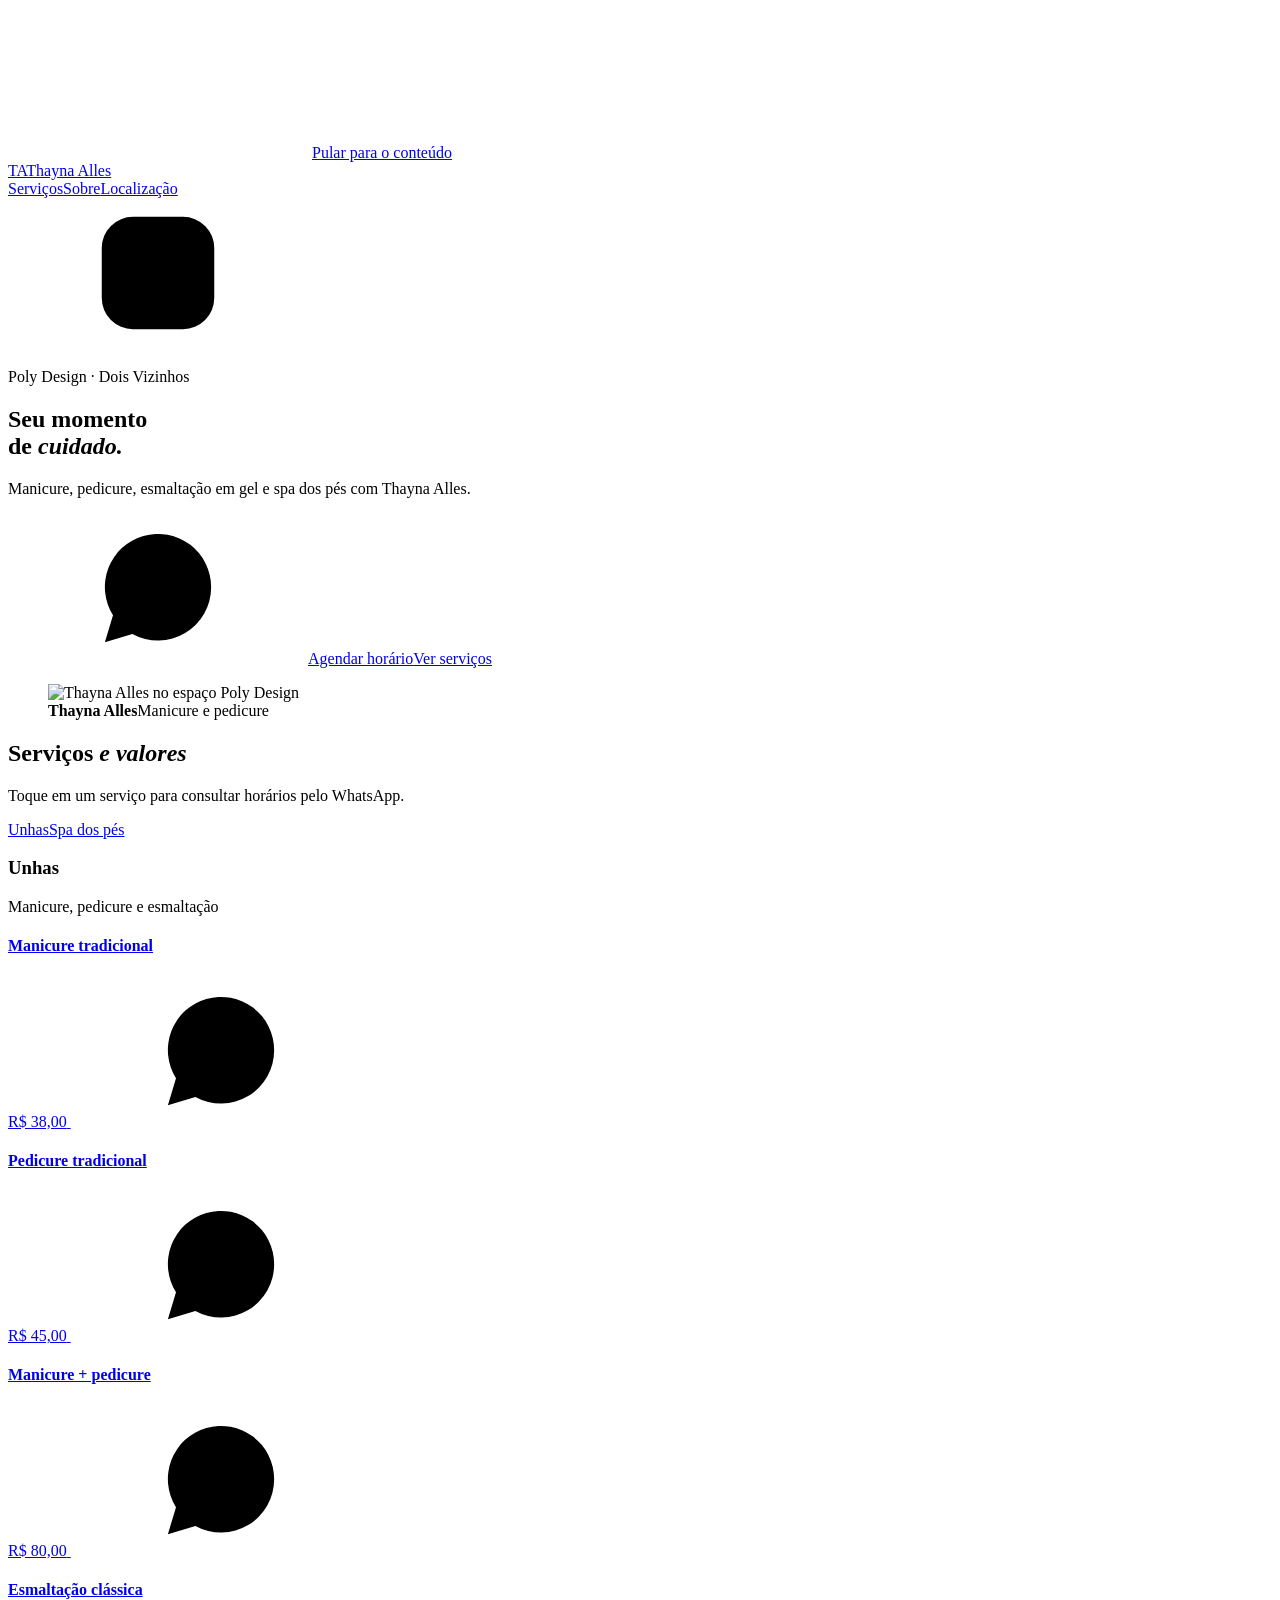
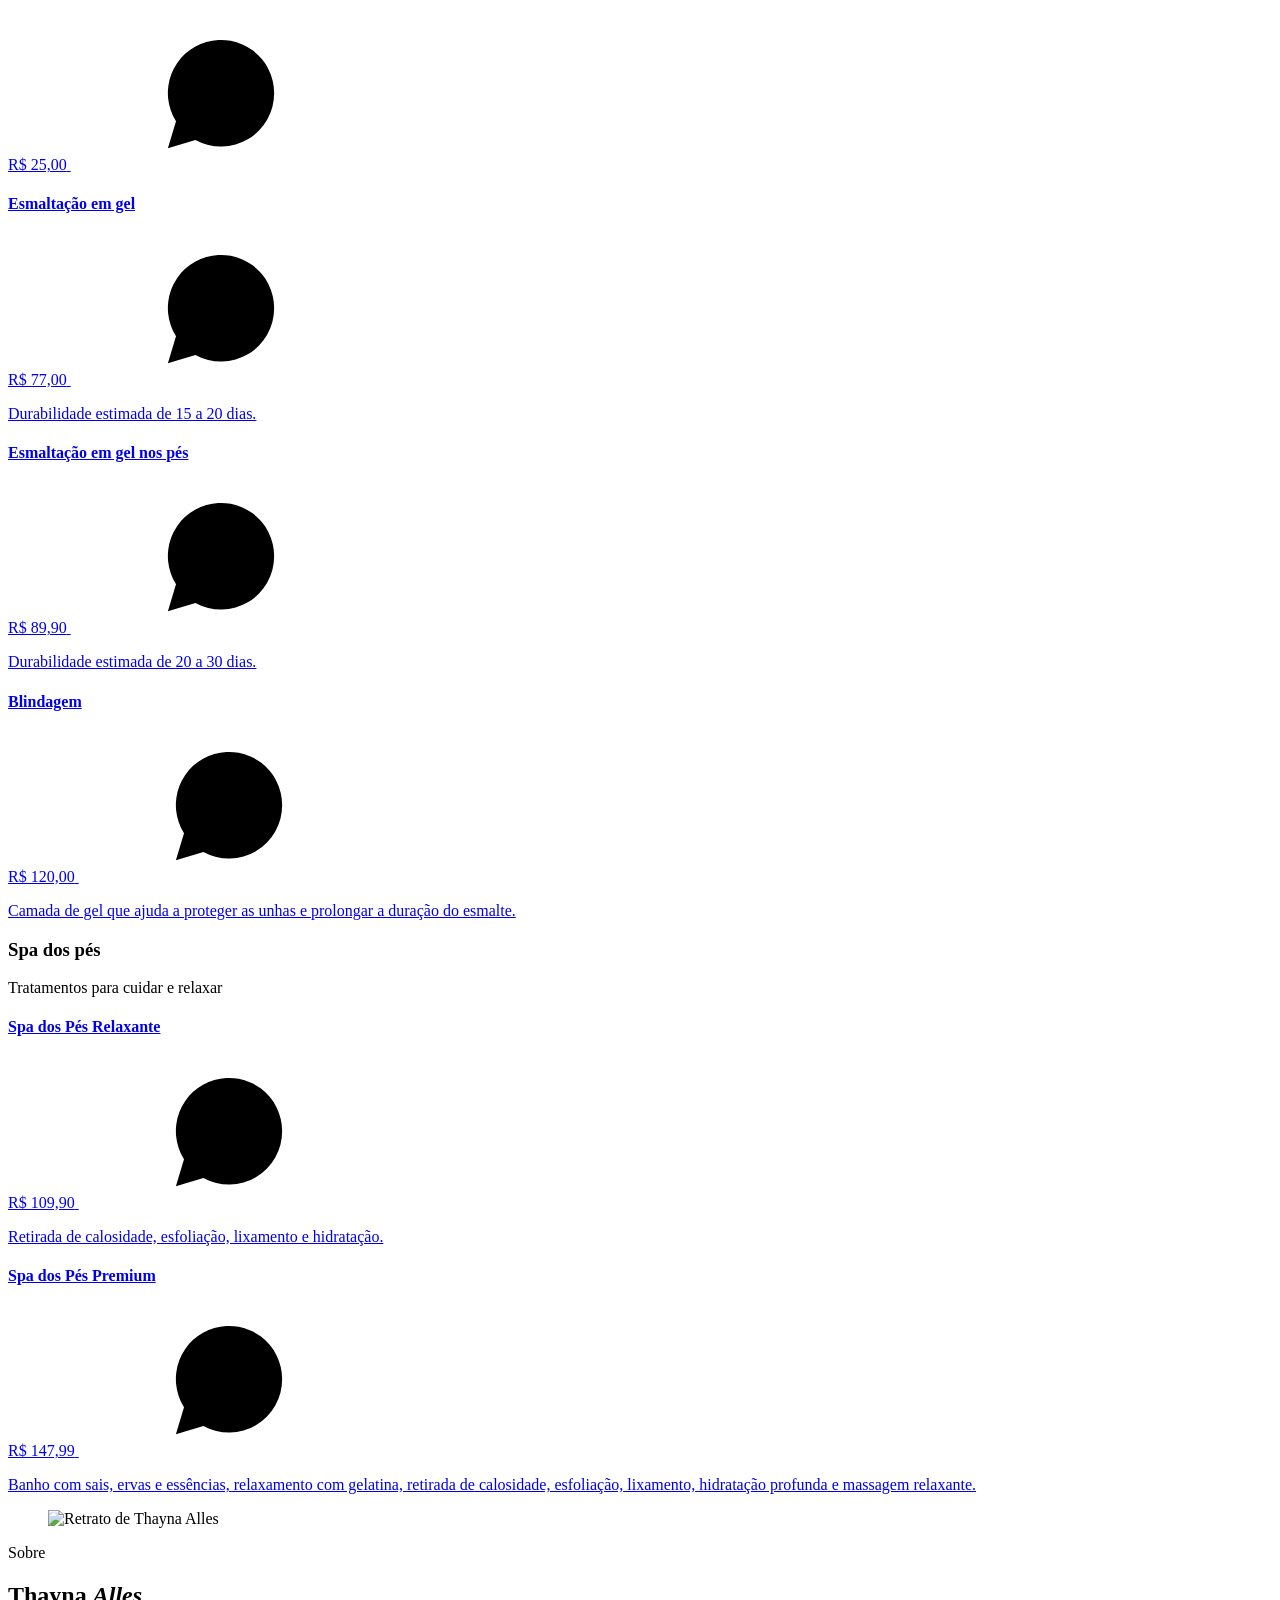
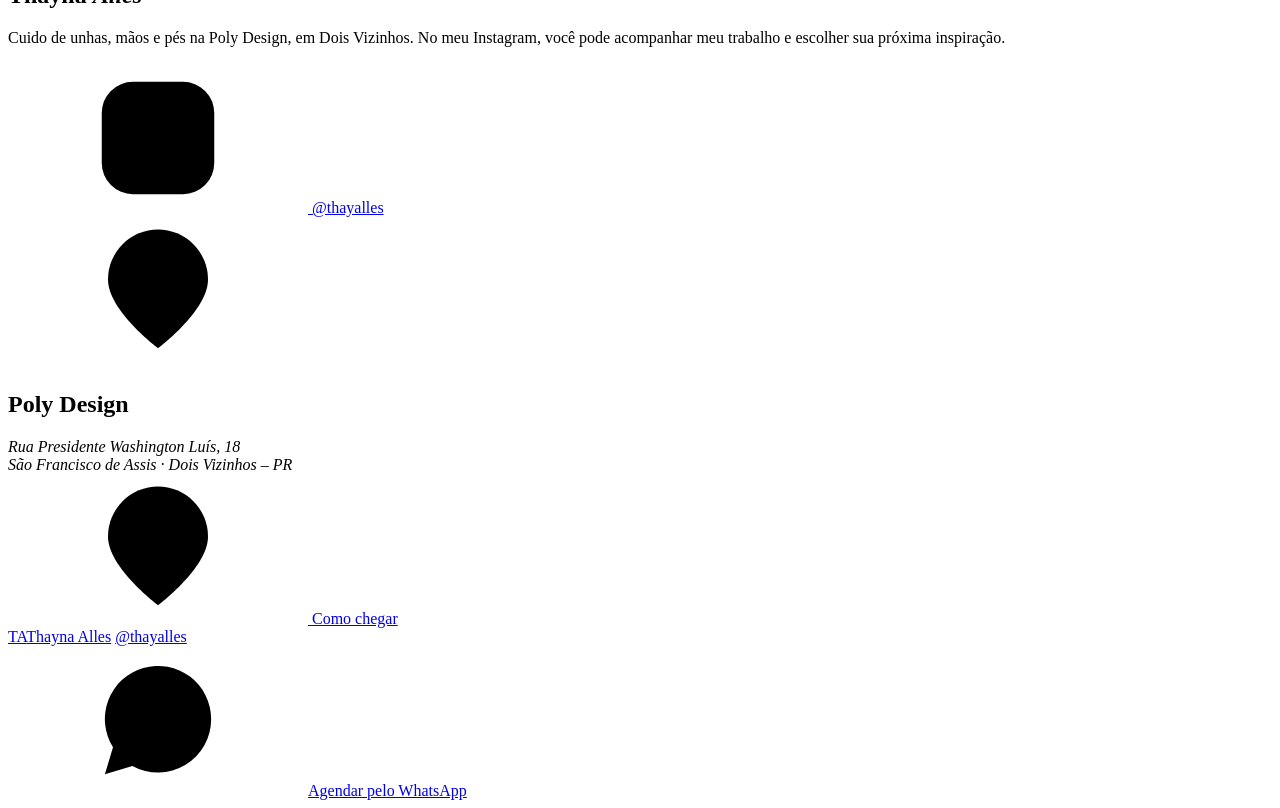
==== index.html @ 7e7a7f6b "Add Thayna Alles site for GitHub Pages" ====
<!doctype html>
<html lang="pt-BR">
<head>
  <meta charset="utf-8">
  <meta name="viewport" content="width=device-width, initial-scale=1, viewport-fit=cover">
  <meta name="theme-color" content="#fff8f4">
  <meta name="description" content="Manicure, pedicure, esmaltação em gel e spa dos pés com Thayna Alles na Poly Design, em Dois Vizinhos – PR. Agende pelo WhatsApp.">
  <meta property="og:type" content="website">
  <meta property="og:locale" content="pt_BR">
  <meta property="og:title" content="Thayna Alles | Unhas &amp; Spa">
  <meta property="og:description" content="Manicure, pedicure, esmaltação em gel e spa dos pés com Thayna Alles, em Dois Vizinhos – PR.">
  <meta property="og:image" content="https://ronanalles.github.io/thayalles/assets/thayna-hero.jpg">
  <meta property="og:image:width" content="1030">
  <meta property="og:image:height" content="1280">
  <meta property="og:image:alt" content="Thayna Alles na Poly Design">
  <meta property="og:url" content="https://ronanalles.github.io/thayalles/">
  <link rel="canonical" href="https://ronanalles.github.io/thayalles/">
  <link rel="icon" href="[data-uri]" type="image/svg+xml">
  <link rel="preconnect" href="https://fonts.googleapis.com">
  <link rel="preconnect" href="https://fonts.gstatic.com" crossorigin>
  <link href="https://fonts.googleapis.com/css2?family=DM+Sans:wght@400;500;600;700&amp;family=Instrument+Serif:ital@0;1&amp;display=swap" rel="stylesheet">
  <link rel="stylesheet" href="./assets/site.css">
  <title>Thayna Alles | Unhas &amp; Spa em Dois Vizinhos</title>
</head>
<body id="topo">
  <svg class="icon-library" xmlns="http://www.w3.org/2000/svg" aria-hidden="true">
    <symbol id="icon-instagram" viewBox="0 0 24 24"><rect x="3" y="3" width="18" height="18" rx="5"/><circle cx="12" cy="12" r="4"/><path d="M17.5 6.5h.01"/></symbol>
    <symbol id="icon-menu" viewBox="0 0 24 24"><path d="M4 8h16M4 16h16"/></symbol>
    <symbol id="icon-close" viewBox="0 0 24 24"><path d="m6 6 12 12M18 6 6 18"/></symbol>
    <symbol id="icon-whatsapp" viewBox="0 0 24 24"><path d="M20.5 11.7a8.5 8.5 0 0 1-12.6 7.5l-4.4 1.3 1.3-4.3A8.5 8.5 0 1 1 20.5 11.7Z"/><path d="M9 8.4c-.7-.7-1.5.5-1.5 1.3 0 2.8 3.4 5.6 6 6 .8.1 2-.7 2-1.5 0-.4-1.6-1.2-2-1.2-.4 0-.6.8-1 .8-.7 0-2.8-1.7-2.8-2.5 0-.4.6-.5.6-.9 0-.3-1-1.8-1.3-2Z"/></symbol>
    <symbol id="icon-location" viewBox="0 0 24 24"><path d="M20 10c0 5-8 11-8 11s-8-6-8-11a8 8 0 1 1 16 0Z"/><circle cx="12" cy="10" r="2.5"/></symbol>
  </svg>
  <a class="skip-link" href="#conteudo">Pular para o conteúdo</a>
  <header class="header">
    <div class="header-inner wrap">
      <a class="brand" href="#topo" aria-label="Thayna Alles, início"><span class="brand-mark" aria-hidden="true">TA</span><span class="brand-name">Thayna Alles</span></a>
      <nav class="desktop-nav" aria-label="Navegação principal"><a href="#servicos">Serviços</a><a href="#sobre">Sobre</a><a href="#local">Localização</a></nav>
      <a class="icon-button header-social" href="https://www.instagram.com/thayalles/" target="_blank" rel="noopener noreferrer" aria-label="Instagram da Thayna Alles"><svg aria-hidden="true"><use href="#icon-instagram"/></svg></a>
      <button type="button" id="menu-open" class="icon-button menu-toggle" aria-label="Abrir menu" aria-haspopup="dialog" aria-controls="menu" aria-expanded="false" hidden><svg aria-hidden="true"><use href="#icon-menu"/></svg></button>
    </div>
  </header>
  <dialog class="menu-sheet" id="menu" aria-labelledby="menu-title">
    <div class="sheet-grip" aria-hidden="true"></div>
    <div class="sheet-header"><h2 id="menu-title">Thayna Alles</h2><form method="dialog"><button class="icon-button" aria-label="Fechar menu" autofocus><svg aria-hidden="true"><use href="#icon-close"/></svg></button></form></div>
    <nav aria-label="Menu"><a href="#servicos">Serviços</a><a href="#sobre">Sobre a Thayna</a><a href="#local">Localização</a><a href="https://www.instagram.com/thayalles/" target="_blank" rel="noopener noreferrer">Instagram</a></nav>
    <a class="button" href="https://wa.me/5546999224279?text=Oi%2C%20Thayna!%20Gostaria%20de%20saber%20quais%20hor%C3%A1rios%20voc%C3%AA%20tem%20dispon%C3%ADveis%20na%20Poly%20Design." target="_blank" rel="noopener noreferrer"><svg aria-hidden="true"><use href="#icon-whatsapp"/></svg><span>Agendar pelo WhatsApp</span></a>
  </dialog>
  <main id="conteudo" tabindex="-1">
    <section class="hero wrap" aria-labelledby="hero-title">
      <div class="hero-content">
        <p class="eyebrow"><span></span> Poly Design · Dois Vizinhos</p>
        <h1 id="hero-title">Seu momento<br> de <em>cuidado.</em></h1>
        <p class="hero-description">Manicure, pedicure, esmaltação em gel e spa dos pés com Thayna Alles.</p>
        <div class="hero-actions"><a class="button" id="hero-booking" href="https://wa.me/5546999224279?text=Oi%2C%20Thayna!%20Gostaria%20de%20saber%20quais%20hor%C3%A1rios%20voc%C3%AA%20tem%20dispon%C3%ADveis%20na%20Poly%20Design." target="_blank" rel="noopener noreferrer"><svg aria-hidden="true"><use href="#icon-whatsapp"/></svg><span>Agendar horário</span></a><a class="text-link" href="#servicos">Ver serviços</a></div>
      </div>
      <figure class="hero-portrait">
        <img src="./assets/thayna-hero.jpg" alt="Thayna Alles no espaço Poly Design" width="1030" height="1280" fetchpriority="high">
        <figcaption><strong>Thayna Alles</strong><span>Manicure e pedicure</span></figcaption>
      </figure>
    </section>
    <section class="services section-space" id="servicos" aria-labelledby="services-title">
      <div class="wrap">
        <div class="section-intro reveal">
          <h2 id="services-title">Serviços <em>e valores</em></h2>
          <p>Toque em um serviço para consultar horários pelo WhatsApp.</p>
        </div>
        <nav class="service-nav" aria-label="Categorias de serviços"><a href="#unhas">Unhas</a><a href="#spa-pes">Spa dos pés</a></nav>
        <div class="service-layout">
          <section class="service-group reveal" id="unhas" aria-labelledby="nails-title">
            <header><h3 id="nails-title">Unhas</h3><p>Manicure, pedicure e esmaltação</p></header>
            <div class="service-list">
              <a class="service-row" href="https://wa.me/5546999224279?text=Oi%2C%20Thayna!%20Gostaria%20de%20agendar%20Manicure%20tradicional.%20Quais%20hor%C3%A1rios%20voc%C3%AA%20tem%20dispon%C3%ADveis%3F" target="_blank" rel="noopener noreferrer" aria-label="Agendar Manicure tradicional, R$ 38,00 pelo WhatsApp">
                <h4>Manicure tradicional</h4><span class="price">R$ 38,00</span>
                <span class="service-icon"><svg aria-hidden="true"><use href="#icon-whatsapp"/></svg></span>
              </a>
              <a class="service-row" href="https://wa.me/5546999224279?text=Oi%2C%20Thayna!%20Gostaria%20de%20agendar%20Pedicure%20tradicional.%20Quais%20hor%C3%A1rios%20voc%C3%AA%20tem%20dispon%C3%ADveis%3F" target="_blank" rel="noopener noreferrer" aria-label="Agendar Pedicure tradicional, R$ 45,00 pelo WhatsApp">
                <h4>Pedicure tradicional</h4><span class="price">R$ 45,00</span>
                <span class="service-icon"><svg aria-hidden="true"><use href="#icon-whatsapp"/></svg></span>
              </a>
              <a class="service-row" href="https://wa.me/5546999224279?text=Oi%2C%20Thayna!%20Gostaria%20de%20agendar%20Manicure%20%2B%20pedicure.%20Quais%20hor%C3%A1rios%20voc%C3%AA%20tem%20dispon%C3%ADveis%3F" target="_blank" rel="noopener noreferrer" aria-label="Agendar Manicure + pedicure, R$ 80,00 pelo WhatsApp">
                <h4>Manicure + pedicure</h4><span class="price">R$ 80,00</span>
                <span class="service-icon"><svg aria-hidden="true"><use href="#icon-whatsapp"/></svg></span>
              </a>
              <a class="service-row" href="https://wa.me/5546999224279?text=Oi%2C%20Thayna!%20Gostaria%20de%20agendar%20Esmalta%C3%A7%C3%A3o%20cl%C3%A1ssica.%20Quais%20hor%C3%A1rios%20voc%C3%AA%20tem%20dispon%C3%ADveis%3F" target="_blank" rel="noopener noreferrer" aria-label="Agendar Esmaltação clássica, R$ 25,00 pelo WhatsApp">
                <h4>Esmaltação clássica</h4><span class="price">R$ 25,00</span>
                <span class="service-icon"><svg aria-hidden="true"><use href="#icon-whatsapp"/></svg></span>
              </a>
              <a class="service-row" href="https://wa.me/5546999224279?text=Oi%2C%20Thayna!%20Gostaria%20de%20agendar%20Esmalta%C3%A7%C3%A3o%20em%20gel.%20Quais%20hor%C3%A1rios%20voc%C3%AA%20tem%20dispon%C3%ADveis%3F" target="_blank" rel="noopener noreferrer" aria-label="Agendar Esmaltação em gel, R$ 77,00 pelo WhatsApp">
                <h4>Esmaltação em gel</h4><span class="price">R$ 77,00</span>
                <span class="service-icon"><svg aria-hidden="true"><use href="#icon-whatsapp"/></svg></span>
                <p>Durabilidade estimada de 15 a 20 dias.</p>
              </a>
              <a class="service-row" href="https://wa.me/5546999224279?text=Oi%2C%20Thayna!%20Gostaria%20de%20agendar%20Esmalta%C3%A7%C3%A3o%20em%20gel%20nos%20p%C3%A9s.%20Quais%20hor%C3%A1rios%20voc%C3%AA%20tem%20dispon%C3%ADveis%3F" target="_blank" rel="noopener noreferrer" aria-label="Agendar Esmaltação em gel nos pés, R$ 89,90 pelo WhatsApp">
                <h4>Esmaltação em gel nos pés</h4><span class="price">R$ 89,90</span>
                <span class="service-icon"><svg aria-hidden="true"><use href="#icon-whatsapp"/></svg></span>
                <p>Durabilidade estimada de 20 a 30 dias.</p>
              </a>
              <a class="service-row" href="https://wa.me/5546999224279?text=Oi%2C%20Thayna!%20Gostaria%20de%20agendar%20Blindagem.%20Quais%20hor%C3%A1rios%20voc%C3%AA%20tem%20dispon%C3%ADveis%3F" target="_blank" rel="noopener noreferrer" aria-label="Agendar Blindagem, R$ 120,00 pelo WhatsApp">
                <h4>Blindagem</h4><span class="price">R$ 120,00</span>
                <span class="service-icon"><svg aria-hidden="true"><use href="#icon-whatsapp"/></svg></span>
                <p>Camada de gel que ajuda a proteger as unhas e prolongar a duração do esmalte.</p>
              </a>
            </div>
          </section>
          <section class="service-group feet reveal" id="spa-pes" aria-labelledby="feet-title">
            <header><h3 id="feet-title">Spa dos pés</h3><p>Tratamentos para cuidar e relaxar</p></header>
            <div class="service-list">
              <a class="service-row" href="https://wa.me/5546999224279?text=Oi%2C%20Thayna!%20Gostaria%20de%20agendar%20Spa%20dos%20P%C3%A9s%20Relaxante.%20Quais%20hor%C3%A1rios%20voc%C3%AA%20tem%20dispon%C3%ADveis%3F" target="_blank" rel="noopener noreferrer" aria-label="Agendar Spa dos Pés Relaxante, R$ 109,90 pelo WhatsApp">
                <h4>Spa dos Pés Relaxante</h4><span class="price">R$ 109,90</span>
                <span class="service-icon"><svg aria-hidden="true"><use href="#icon-whatsapp"/></svg></span>
                <p>Retirada de calosidade, esfoliação, lixamento e hidratação.</p>
              </a>
              <a class="service-row" href="https://wa.me/5546999224279?text=Oi%2C%20Thayna!%20Gostaria%20de%20agendar%20Spa%20dos%20P%C3%A9s%20Premium.%20Quais%20hor%C3%A1rios%20voc%C3%AA%20tem%20dispon%C3%ADveis%3F" target="_blank" rel="noopener noreferrer" aria-label="Agendar Spa dos Pés Premium, R$ 147,99 pelo WhatsApp">
                <h4>Spa dos Pés Premium</h4><span class="price">R$ 147,99</span>
                <span class="service-icon"><svg aria-hidden="true"><use href="#icon-whatsapp"/></svg></span>
                <p>Banho com sais, ervas e essências, relaxamento com gelatina, retirada de calosidade, esfoliação, lixamento, hidratação profunda e massagem relaxante.</p>
              </a>
            </div>
          </section>
        </div>
      </div>
    </section>
    <section class="about wrap section-space" id="sobre" aria-labelledby="about-title">
      <figure class="about-photo reveal"><img src="./assets/thayna-portrait.jpg" alt="Retrato de Thayna Alles" width="1041" height="1280" loading="lazy" decoding="async"></figure>
      <div class="about-copy reveal">
        <p class="eyebrow"><span></span> Sobre</p>
        <h2 id="about-title">Thayna <em>Alles</em></h2>
        <p>Cuido de unhas, mãos e pés na Poly Design, em Dois Vizinhos. No meu Instagram, você pode acompanhar meu trabalho e escolher sua próxima inspiração.</p>
        <a class="button button-outline" href="https://www.instagram.com/thayalles/" target="_blank" rel="noopener noreferrer"><svg aria-hidden="true"><use href="#icon-instagram"/></svg> @thayalles</a>
      </div>
    </section>
    <section class="location wrap reveal" id="local" aria-labelledby="location-title">
      <div class="location-card">
        <div class="location-icon"><svg aria-hidden="true"><use href="#icon-location"/></svg></div>
        <div><h2 id="location-title">Poly Design</h2><address>Rua Presidente Washington Luís, 18<br>São Francisco de Assis · Dois Vizinhos – PR</address></div>
        <a class="button button-outline" href="https://www.google.com/maps/search/?api=1&amp;query=Poly%20Design%2C%20Rua%20Presidente%20Washington%20Lu%C3%ADs%2C%2018%2C%20S%C3%A3o%20Francisco%20de%20Assis%2C%20Dois%20Vizinhos%20-%20PR" target="_blank" rel="noopener noreferrer"><svg aria-hidden="true"><use href="#icon-location"/></svg> Como chegar</a>
      </div>
    </section>
  </main>
  <footer class="footer wrap">
    <a class="brand" href="#topo" aria-label="Voltar para o início"><span class="brand-mark" aria-hidden="true">TA</span><span class="brand-name">Thayna Alles</span></a>
    <a class="text-link" href="https://www.instagram.com/thayalles/" target="_blank" rel="noopener noreferrer">@thayalles</a>
  </footer>
  <div class="booking-dock">
    <a class="button" href="https://wa.me/5546999224279?text=Oi%2C%20Thayna!%20Gostaria%20de%20saber%20quais%20hor%C3%A1rios%20voc%C3%AA%20tem%20dispon%C3%ADveis%20na%20Poly%20Design." target="_blank" rel="noopener noreferrer"><svg aria-hidden="true"><use href="#icon-whatsapp"/></svg><span>Agendar pelo WhatsApp</span></a>
  </div>
<script src="./assets/site.js" defer></script>
</body>
</html>
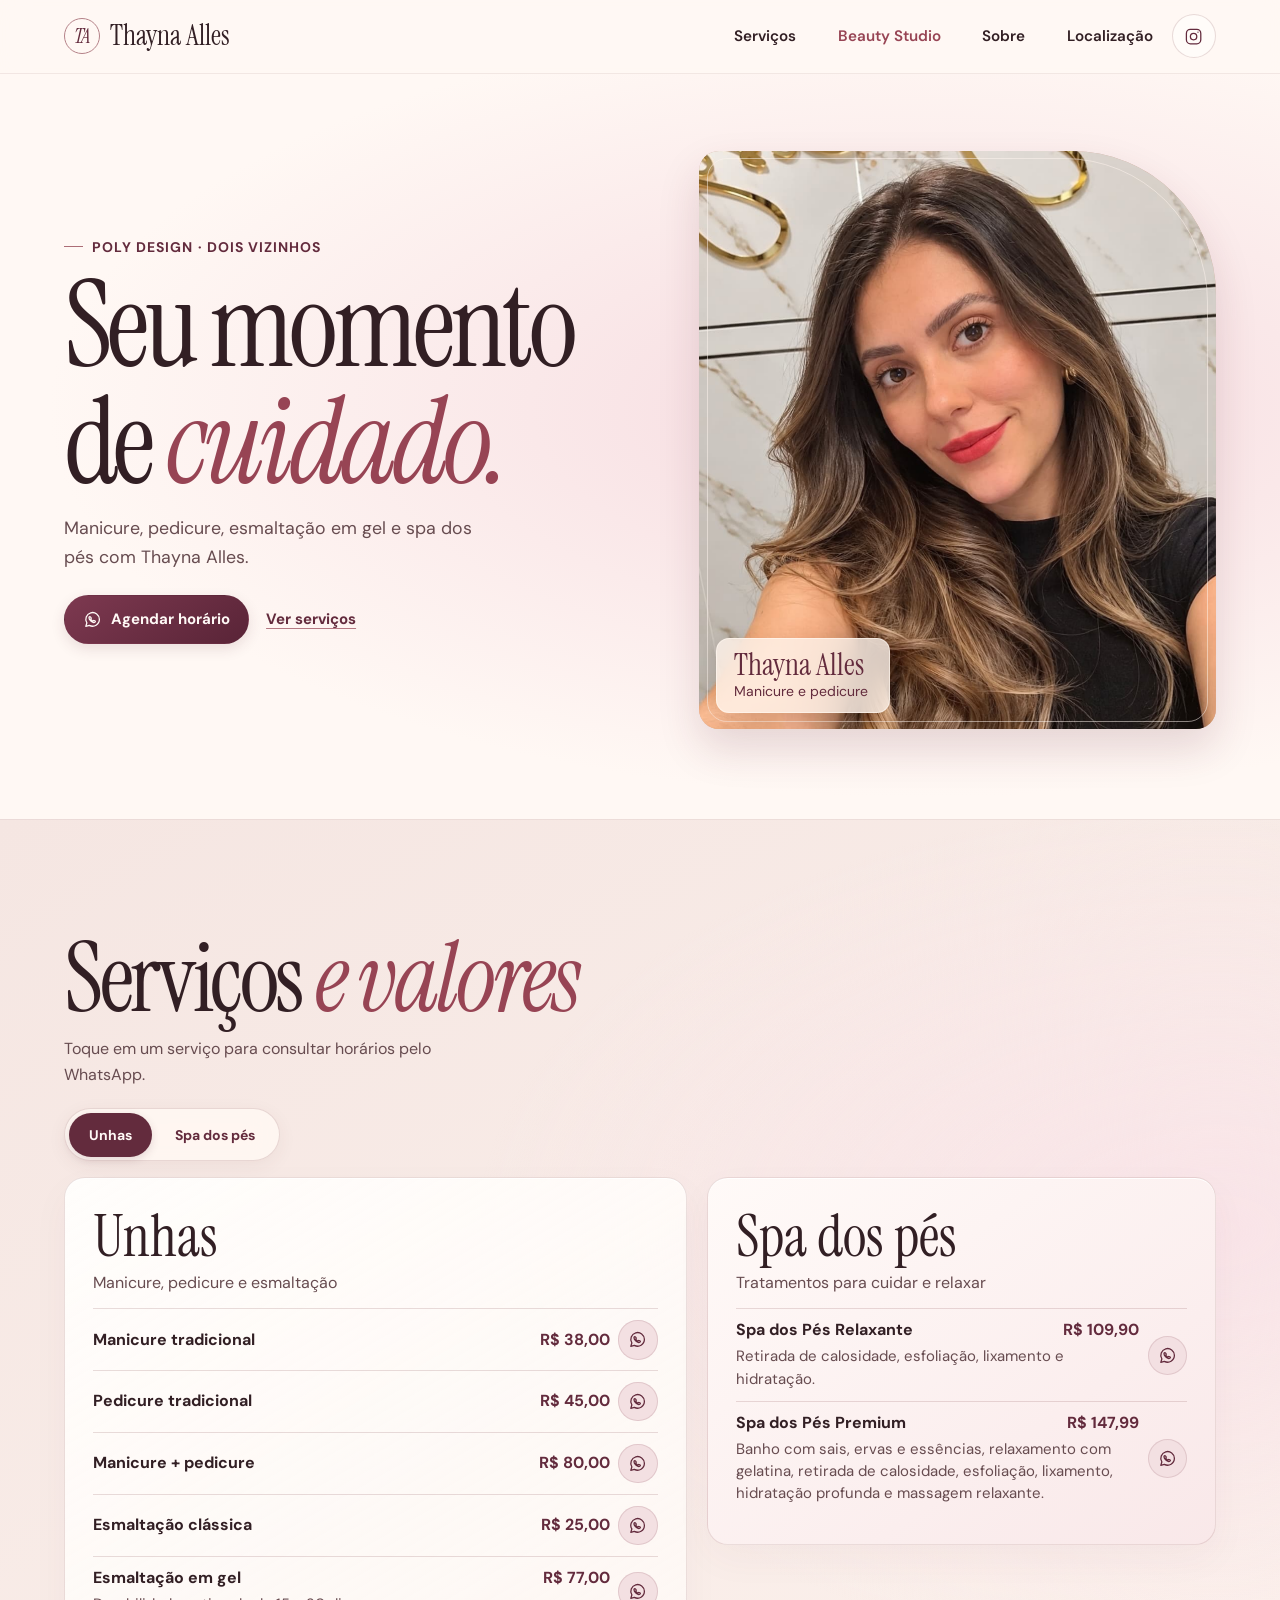
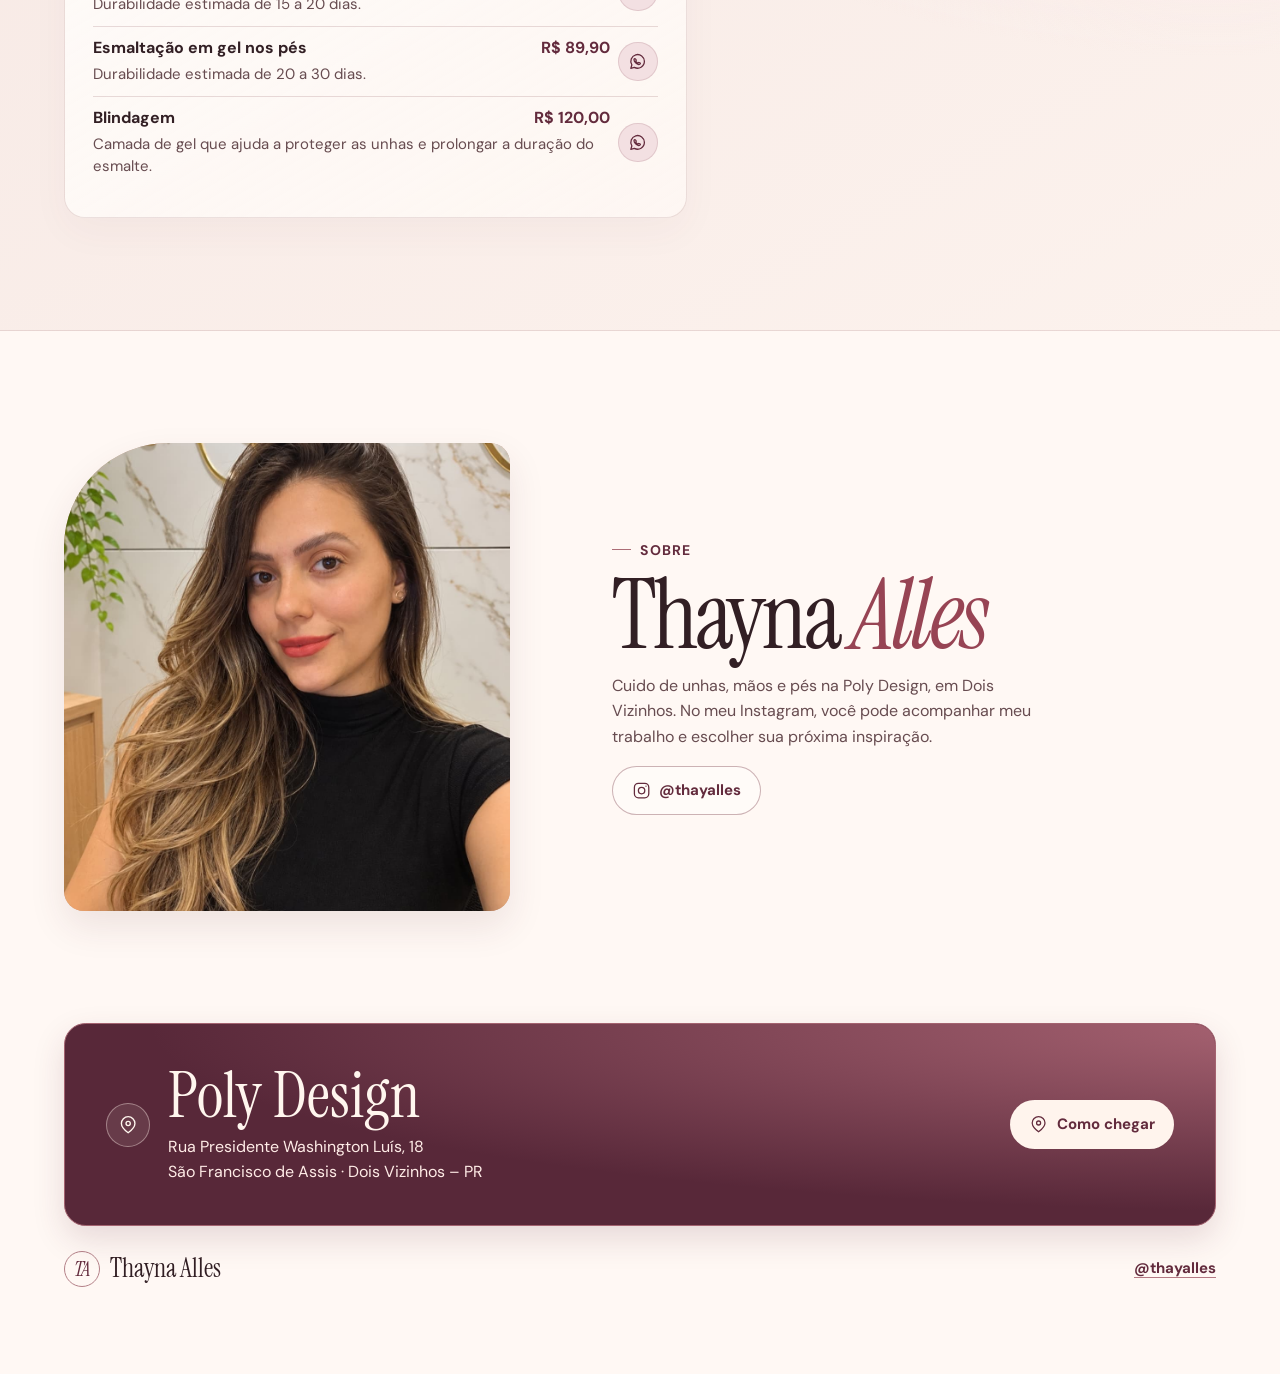
==== commit 94b5bf07: "Link Beauty Studio from mobile and desktop navigation" ====
--- a/index.html
+++ b/index.html
@@ -34,7 +34,7 @@
   <header class="header">
     <div class="header-inner wrap">
       <a class="brand" href="#topo" aria-label="Thayna Alles, início"><span class="brand-mark" aria-hidden="true">TA</span><span class="brand-name">Thayna Alles</span></a>
-      <nav class="desktop-nav" aria-label="Navegação principal"><a href="#servicos">Serviços</a><a href="#sobre">Sobre</a><a href="#local">Localização</a></nav>
+      <nav class="desktop-nav" aria-label="Navegação principal"><a href="#servicos">Serviços</a><a href="./beauty-studio.html" style="color:var(--rose)">Beauty Studio</a><a href="#sobre">Sobre</a><a href="#local">Localização</a></nav>
       <a class="icon-button header-social" href="https://www.instagram.com/thayalles/" target="_blank" rel="noopener noreferrer" aria-label="Instagram da Thayna Alles"><svg aria-hidden="true"><use href="#icon-instagram"/></svg></a>
       <button type="button" id="menu-open" class="icon-button menu-toggle" aria-label="Abrir menu" aria-haspopup="dialog" aria-controls="menu" aria-expanded="false" hidden><svg aria-hidden="true"><use href="#icon-menu"/></svg></button>
     </div>
@@ -42,7 +42,7 @@
   <dialog class="menu-sheet" id="menu" aria-labelledby="menu-title">
     <div class="sheet-grip" aria-hidden="true"></div>
     <div class="sheet-header"><h2 id="menu-title">Thayna Alles</h2><form method="dialog"><button class="icon-button" aria-label="Fechar menu" autofocus><svg aria-hidden="true"><use href="#icon-close"/></svg></button></form></div>
-    <nav aria-label="Menu"><a href="#servicos">Serviços</a><a href="#sobre">Sobre a Thayna</a><a href="#local">Localização</a><a href="https://www.instagram.com/thayalles/" target="_blank" rel="noopener noreferrer">Instagram</a></nav>
+    <nav aria-label="Menu"><a href="#servicos">Serviços</a><a href="./beauty-studio.html" style="color:var(--wine);display:flex;align-items:center;justify-content:space-between;gap:.5rem"><span>✧ Beauty Studio</span><span style="font-size:.7rem;font-weight:600;color:var(--rose)">Crie suas unhas →</span></a><a href="#sobre">Sobre a Thayna</a><a href="#local">Localização</a><a href="https://www.instagram.com/thayalles/" target="_blank" rel="noopener noreferrer">Instagram</a></nav>
     <a class="button" href="https://wa.me/5546999224279?text=Oi%2C%20Thayna!%20Gostaria%20de%20saber%20quais%20hor%C3%A1rios%20voc%C3%AA%20tem%20dispon%C3%ADveis%20na%20Poly%20Design." target="_blank" rel="noopener noreferrer"><svg aria-hidden="true"><use href="#icon-whatsapp"/></svg><span>Agendar pelo WhatsApp</span></a>
   </dialog>
   <main id="conteudo" tabindex="-1">
--- a/assets/site.css
+++ b/assets/site.css
@@ -0,0 +1,418 @@
+:root {
+  color-scheme: light;
+  --paper: #fff8f4;
+  --ink: #321f24;
+  --muted: #674c50;
+  --wine: #632b3d;
+  --rose: #974454;
+  --rule: #7c3e472d;
+  --serif: "Instrument Serif", Georgia, serif;
+  --sans: "DM Sans", system-ui, sans-serif;
+  --gutter: clamp(1.1rem, 5vw, 4rem);
+  --header-height: calc(4.15rem + env(safe-area-inset-top));
+  --ease: cubic-bezier(.22, 1, .36, 1);
+}
+
+*, *::before, *::after { box-sizing: border-box; }
+html {
+  scroll-behavior: smooth;
+  scroll-padding-block: calc(var(--header-height) + .85rem) calc(5.7rem + env(safe-area-inset-bottom));
+}
+body { margin: 0; background: var(--paper); color: var(--ink); font: 1rem/1.58 var(--sans); }
+::selection { color: var(--wine); background: #f5cdd3; }
+a { color: inherit; text-decoration: none; }
+button { font: inherit; color: inherit; cursor: pointer; }
+button[hidden] { display: none; }
+svg { flex: none; fill: none; stroke: currentColor; stroke-width: 1.6; stroke-linecap: round; stroke-linejoin: round; }
+.icon-library { position: absolute; width: 0; height: 0; overflow: hidden; }
+img { display: block; width: 100%; height: 100%; object-fit: cover; }
+figure, p, h1, h2, h3, h4 { margin: 0; }
+h1, h2, h3 { font-family: var(--serif); font-weight: 400; line-height: .98; }
+h1 em, h2 em { color: var(--rose); font-weight: 400; }
+:focus-visible { outline: 2px solid var(--rose); outline-offset: 4px; }
+.wrap { width: min(100% - var(--gutter) * 2, 72rem); margin-inline: auto; }
+.section-space { padding-block: clamp(3.5rem, 9vw, 7rem); }
+.skip-link { position: fixed; top: .65rem; left: .65rem; z-index: 30; padding: .7rem 1rem; border-radius: .55rem; background: white; transform: translateY(-150%); }
+.skip-link:focus { transform: none; }
+
+.header {
+  position: sticky;
+  z-index: 10;
+  top: 0;
+  padding-block-start: env(safe-area-inset-top);
+  border-bottom: 1px solid #793e4718;
+  background: #fff8f4f7;
+  transition: box-shadow .3s var(--ease), border-color .3s ease;
+}
+.header.is-scrolled { border-color: var(--rule); box-shadow: 0 6px 24px #592d360c; }
+.header-inner { min-height: 4.1rem; display: flex; align-items: center; gap: .55rem; }
+.brand { display: inline-flex; align-items: center; gap: .6rem; min-height: 2.85rem; white-space: nowrap; }
+.brand-mark {
+  display: grid;
+  place-items: center;
+  width: 2.25rem;
+  height: 2.25rem;
+  padding-inline-end: .07em;
+  border: 1px solid #b48188;
+  border-radius: 50%;
+  color: var(--wine);
+  font: italic 1.32rem/1 var(--serif);
+  letter-spacing: -.12em;
+}
+.brand-name { font: 1.77rem/1 var(--serif); }
+.desktop-nav { display: none; }
+.header-social { margin-inline-start: auto; }
+.icon-button {
+  display: inline-grid;
+  place-items: center;
+  width: 2.75rem;
+  height: 2.75rem;
+  padding: 0;
+  border: 1px solid var(--rule);
+  border-radius: 50%;
+  background: #ffffff69;
+  color: var(--wine);
+  transition: background-color .22s, border-color .22s, transform .3s var(--ease);
+}
+.icon-button svg, .button svg { width: 1.2rem; height: 1.2rem; }
+
+.hero {
+  position: relative;
+  isolation: isolate;
+  display: grid;
+  gap: clamp(1.6rem, 5vw, 4.5rem);
+  padding-block: clamp(2rem, 6vw, 5rem) clamp(3rem, 7vw, 5.6rem);
+}
+.hero::before {
+  position: absolute;
+  z-index: -1;
+  inset: 0 calc(-1 * var(--gutter));
+  content: "";
+  pointer-events: none;
+  background: radial-gradient(ellipse at 72% 45%, #f6dbe0 0, transparent 67%);
+}
+.hero-content { align-self: center; min-width: 0; }
+.eyebrow {
+  display: flex;
+  align-items: center;
+  gap: .57rem;
+  color: var(--wine);
+  font-size: .875rem;
+  font-weight: 700;
+  letter-spacing: .075em;
+  text-transform: uppercase;
+}
+.eyebrow > span { display: block; flex: 0 0 1.18rem; height: 1px; background: #ac6d76; }
+.hero h1 { margin-top: .65rem; font-size: clamp(3.55rem, 13vw, 6.2rem); letter-spacing: -.038em; }
+.hero-description { margin-top: .8rem; color: var(--muted); max-width: 34ch; text-wrap: pretty; }
+.hero-actions { display: flex; flex-wrap: wrap; align-items: center; gap: .4rem 1.05rem; margin-top: 1.2rem; }
+.button {
+  display: inline-flex;
+  align-items: center;
+  justify-content: center;
+  gap: .52rem;
+  min-height: 3.05rem;
+  padding: .7rem 1.15rem;
+  border: 1px solid transparent;
+  border-radius: 99px;
+  background: linear-gradient(145deg, #7d3950, #592437);
+  color: #fff9f6;
+  font-size: .9375rem;
+  font-weight: 700;
+  line-height: 1.25;
+  text-align: center;
+  box-shadow: 0 5px 14px #59243720;
+  transition: box-shadow .28s, transform .29s var(--ease), background-color .25s, border-color .25s;
+}
+.button-outline { border-color: #80455167; background: #ffffff60; color: var(--wine); box-shadow: none; }
+.text-link {
+  display: inline-flex;
+  align-items: center;
+  min-height: 2.75rem;
+  color: var(--wine);
+  font-size: .9375rem;
+  font-weight: 700;
+  text-decoration: underline;
+  text-decoration-color: #b57983;
+  text-underline-offset: .28em;
+}
+.hero-portrait {
+  position: relative;
+  isolation: isolate;
+  width: 100%;
+  aspect-ratio: 1 / 1.02;
+  overflow: hidden;
+  border-radius: 1.25rem clamp(4rem, 17vw, 9rem) 1.25rem 1.25rem;
+  background: #d4ac9b;
+  box-shadow: 0 20px 42px #58233225;
+}
+.hero-portrait img { object-position: 50% 36%; }
+.hero-portrait::after {
+  position: absolute;
+  z-index: 1;
+  inset: .48rem;
+  border: 1px solid #fff6ef80;
+  border-radius: inherit;
+  content: "";
+  pointer-events: none;
+}
+.hero-portrait figcaption {
+  position: absolute;
+  z-index: 2;
+  inset: auto .88rem .88rem;
+  display: grid;
+  gap: .08rem;
+  padding: .63rem .85rem;
+  border: 1px solid #fff7f0a6;
+  border-radius: .82rem;
+  background: #fff5eef2;
+  color: var(--wine);
+  box-shadow: 0 6px 20px #2e151f24;
+}
+.hero-portrait figcaption strong { font: 1.9rem/1.05 var(--serif); }
+.hero-portrait figcaption span { font-size: .875rem; line-height: 1.4; }
+
+.services {
+  border-block: 1px solid #793e471c;
+  background: radial-gradient(ellipse at 95% 37%, #f9e4e8, transparent 43%), linear-gradient(150deg, #f5e6e2, #fcf2ed);
+}
+.section-intro h2, .about h2 { font-size: clamp(3.25rem, 10.5vw, 6rem); letter-spacing: -.035em; }
+.section-intro p, .about-copy > p:not(.eyebrow) { max-width: 39ch; margin-top: .65rem; color: var(--muted); }
+.service-nav {
+  position: sticky;
+  z-index: 4;
+  top: calc(var(--header-height) + .45rem);
+  display: flex;
+  width: fit-content;
+  max-width: 100%;
+  gap: .2rem;
+  margin: 1.3rem 0 1rem;
+  padding: .24rem;
+  border: 1px solid var(--rule);
+  border-radius: 99px;
+  background: #fff8f4f5;
+  box-shadow: 0 5px 19px #572c360f;
+}
+.service-nav a {
+  display: inline-flex;
+  align-items: center;
+  justify-content: center;
+  min-height: 2.75rem;
+  padding: .45rem clamp(.8rem, 4vw, 1.25rem);
+  border-radius: 99px;
+  color: var(--wine);
+  font-size: .875rem;
+  font-weight: 700;
+  transition: background-color .24s, color .24s, transform .28s var(--ease), box-shadow .24s;
+}
+.service-nav a[aria-current] { background: var(--wine); color: #fff9f6; box-shadow: 0 3px 9px #50203326; }
+.service-layout { display: grid; gap: 1rem; }
+.service-group {
+  min-width: 0;
+  padding: clamp(.95rem, 4vw, 1.75rem);
+  border: 1px solid #8b51542c;
+  border-radius: 1.3rem;
+  background: linear-gradient(150deg, #fffdfb, #fffaf6af);
+  box-shadow: 0 14px 38px #6136440a, inset 0 1px #fff;
+  scroll-margin-top: 4.45rem;
+}
+.service-group.feet { background: linear-gradient(145deg, #fffaf8, #f9e8e9); }
+.service-group header { padding-block: .2rem .85rem; }
+.service-group h3 { font-size: clamp(2.45rem, 7vw, 3.55rem); }
+.service-group header p { margin-top: .27rem; color: var(--muted); }
+.service-row {
+  display: grid;
+  grid-template-columns: minmax(0, 1fr) auto 2.45rem;
+  align-items: center;
+  column-gap: .55rem;
+  min-height: 3.55rem;
+  padding-block: .68rem;
+  border-top: 1px solid var(--rule);
+  transition: background-color .23s;
+}
+.service-row:focus-visible { outline-offset: 0; border-radius: .35rem; }
+.service-row h4, .price { font-size: 1rem; line-height: 1.3; font-weight: 700; }
+.service-row h4 { overflow-wrap: anywhere; }
+.price { justify-self: end; color: var(--wine); font-variant-numeric: tabular-nums; white-space: nowrap; }
+.service-row p { grid-column: 1 / 3; margin-top: .25rem; color: var(--muted); font-size: .935rem; line-height: 1.5; }
+.service-icon {
+  grid-column: 3;
+  grid-row: 1;
+  display: grid;
+  place-items: center;
+  width: 2.45rem;
+  height: 2.45rem;
+  border: 1px solid #80455129;
+  border-radius: 50%;
+  color: var(--wine);
+  background: #f3e0e2;
+  transition: background-color .22s, color .22s, transform .28s var(--ease);
+}
+.service-row:has(p) .service-icon { grid-row: 1 / span 2; }
+.service-icon svg { width: 1.2rem; height: 1.2rem; }
+
+.about { display: grid; gap: 1.65rem; align-items: center; }
+.about-photo {
+  overflow: hidden;
+  width: 100%;
+  aspect-ratio: 1 / 1.02;
+  border-radius: clamp(3.45rem, 14vw, 6.5rem) 1.25rem 1.25rem 1.25rem;
+  background: #d4ac9b;
+  box-shadow: 0 16px 36px #5823321a;
+}
+.about-photo img { object-position: 50% 38%; }
+.about-copy h2 { margin-top: .5rem; }
+.about-copy .button { margin-top: 1.08rem; }
+.location-card {
+  position: relative;
+  isolation: isolate;
+  display: grid;
+  justify-items: start;
+  gap: .85rem;
+  overflow: hidden;
+  padding: clamp(1.3rem, 5vw, 2.55rem);
+  border: 1px solid #a46370;
+  border-radius: 1.35rem;
+  background: #582839;
+  color: #fff6ee;
+  box-shadow: 0 13px 32px #59243725;
+}
+.location-card::before {
+  position: absolute;
+  z-index: -1;
+  inset: 0;
+  content: "";
+  background: radial-gradient(ellipse at 110% 0%, #aa6574, transparent 66%);
+}
+.location-icon { display: grid; place-items: center; width: 2.75rem; height: 2.75rem; border: 1px solid #fff0e866; border-radius: 50%; background: #fff0e818; }
+.location-icon svg { width: 1.27rem; height: 1.27rem; }
+.location-card h2 { font-size: clamp(2.65rem, 7vw, 4rem); }
+.location-card address { margin-top: .42rem; color: #ffece7; font-style: normal; }
+.location-card .button { border-color: #fff6ef99; background: #fff4ed; color: var(--wine); }
+.location-card .button:focus-visible { outline-color: #fff4ed; }
+.footer { display: flex; flex-wrap: wrap; gap: .55rem 1rem; align-items: center; justify-content: space-between; padding-block: 1.25rem calc(6.65rem + env(safe-area-inset-bottom)); }
+.footer .brand-name { font-size: 1.6rem; }
+
+.booking-dock {
+  position: fixed;
+  z-index: 8;
+  inset: auto var(--gutter) calc(.6rem + env(safe-area-inset-bottom));
+  display: grid;
+  width: min(100% - var(--gutter) * 2, 28rem);
+  margin-inline: auto;
+  padding: .27rem;
+  border: 1px solid #8c536142;
+  border-radius: 99px;
+  background: #fff8f4f5;
+  box-shadow: 0 10px 36px #54283932;
+  transition: opacity .25s ease, transform .38s var(--ease), visibility .38s;
+}
+.booking-dock .button { min-height: 3.05rem; box-shadow: none; }
+.booking-dock.is-idle:not(:focus-within) { visibility: hidden; transform: translateY(.8rem); opacity: 0; pointer-events: none; }
+
+.menu-sheet {
+  position: fixed;
+  inset: auto 0 0;
+  width: 100%;
+  max-width: none;
+  max-height: min(37rem, calc(100% - env(safe-area-inset-top) - 1rem));
+  margin: 0;
+  padding: 0 var(--gutter) calc(1.1rem + env(safe-area-inset-bottom));
+  border: 1px solid #ffffffc7;
+  border-radius: 1.6rem 1.6rem 0 0;
+  background: #fff8f4f5;
+  color: var(--ink);
+  box-shadow: 0 -18px 90px #38152035;
+  overscroll-behavior: contain;
+  transform: translateY(calc(1.2rem + var(--sheet-drag, 0px)));
+  opacity: 0;
+  transition: transform .38s var(--ease), opacity .24s, display .38s allow-discrete, overlay .38s allow-discrete;
+}
+.menu-sheet[open] { opacity: 1; transform: translateY(var(--sheet-drag, 0px)); }
+.menu-sheet.is-dragging { transition: none; }
+.menu-sheet::backdrop { background: #30182000; transition: background-color .3s, display .38s allow-discrete, overlay .38s allow-discrete; }
+.menu-sheet[open]::backdrop { background: #30182073; }
+@starting-style {
+  .menu-sheet[open] { opacity: 0; transform: translateY(2rem); }
+  .menu-sheet[open]::backdrop { background: #30182000; }
+}
+html:has(.menu-sheet[open]) { overflow: hidden; }
+.sheet-grip { display: grid; place-items: center; height: 2rem; touch-action: none; }
+.sheet-grip::before { width: 2.3rem; height: .22rem; border-radius: 99px; background: #9d667685; content: ""; }
+.sheet-header { display: flex; justify-content: space-between; align-items: center; gap: 1rem; margin-bottom: .65rem; }
+.sheet-header h2 { font-size: 2.45rem; }
+.menu-sheet nav { display: grid; margin-bottom: 1rem; }
+.menu-sheet nav a { min-height: 3rem; padding: .7rem .12rem; border-top: 1px solid var(--rule); font-weight: 600; }
+.menu-sheet .button { width: 100%; }
+
+@supports (backdrop-filter: blur(1px)) or (-webkit-backdrop-filter: blur(1px)) {
+  .header, .service-nav, .booking-dock, .menu-sheet { background: #fff8f4d9; -webkit-backdrop-filter: blur(14px) saturate(125%); backdrop-filter: blur(14px) saturate(125%); }
+  .hero-portrait figcaption { background: #fff5eec9; -webkit-backdrop-filter: blur(13px); backdrop-filter: blur(13px); }
+  .menu-sheet[open]::backdrop { -webkit-backdrop-filter: blur(4px); backdrop-filter: blur(4px); }
+}
+.button:active, .icon-button:active, .service-nav a:active, .service-row:active .service-icon { transform: scale(.96); }
+.service-row:active, .menu-sheet nav a:active { background-color: #973d4f0d; }
+@media (hover: hover) {
+  .button:hover { box-shadow: 0 7px 20px #59243740; }
+  .button-outline:hover, .icon-button:hover, .service-nav a:not([aria-current]):hover { background-color: #f1dfe3; }
+  .location-card .button:hover { background: #f9e1e2; }
+  .service-row:hover { background-color: #973d4f08; }
+  .service-row:hover .service-icon, .service-row:focus-visible .service-icon { background: var(--wine); color: #fff9f6; }
+  .text-link:hover, .desktop-nav a:hover { color: var(--rose); }
+}
+
+@media (max-width: 22rem) {
+  .brand-name { font-size: 1.6rem; }
+  .brand-mark { width: 2rem; height: 2rem; }
+  .eyebrow { letter-spacing: .045em; }
+  .hero-actions { column-gap: .55rem; }
+  .hero-actions .button { padding-inline: .65rem; }
+  .service-row { column-gap: .4rem; }
+  .service-row h4, .price { font-size: .94rem; }
+}
+
+@media (min-width: 48rem) {
+  :root { --header-height: calc(4.65rem + env(safe-area-inset-top)); }
+  .header-inner { min-height: 4.55rem; gap: 1rem; }
+  .desktop-nav { display: flex; gap: clamp(1rem, 3.8vw, 2.6rem); margin-inline-start: auto; font-size: .95rem; font-weight: 600; }
+  .desktop-nav a { display: inline-flex; align-items: center; min-height: 2.75rem; }
+  .header-social { margin-inline-start: .2rem; }
+  .menu-toggle { display: none; }
+  .hero { grid-template-columns: minmax(0, 1.05fr) minmax(0, .95fr); align-items: center; }
+  .hero h1 { font-size: clamp(4.6rem, 9.3vw, 8.35rem); }
+  .hero-description { font-size: 1.11rem; }
+  .hero-actions { margin-top: 1.55rem; }
+  .hero-portrait { aspect-ratio: 1 / 1.12; }
+  .hero-portrait figcaption { inset: auto 1.05rem 1.05rem; width: fit-content; padding-inline: 1.05rem 1.3rem; }
+  .service-nav { position: static; }
+  .service-layout { grid-template-columns: minmax(0, 1.1fr) minmax(0, .9fr); align-items: start; gap: 1.25rem; }
+  .service-group { scroll-margin-top: 0; }
+  .about { grid-template-columns: minmax(0, .85fr) minmax(0, 1.15fr); gap: clamp(2.6rem, 8vw, 7.3rem); }
+  .about-photo { aspect-ratio: 1 / 1.05; }
+  .location-card { grid-template-columns: auto 1fr auto; align-items: center; gap: 1.15rem; }
+  .booking-dock { inset: auto clamp(1rem, 3vw, 2.3rem) 1.15rem auto; width: auto; margin-inline: 0; }
+  .footer { padding-bottom: 5.15rem; }
+}
+
+@keyframes rise {
+  from { opacity: 0; transform: translateY(.8rem); }
+  to { opacity: 1; transform: none; }
+}
+@keyframes portrait-in {
+  from { opacity: .75; transform: scale(1.045); }
+  to { opacity: 1; transform: scale(1); }
+}
+@media (prefers-reduced-motion: no-preference) {
+  .hero-content > * { animation: rise .58s var(--ease) both; }
+  .hero-content h1 { animation-delay: .045s; }
+  .hero-description { animation-delay: .09s; }
+  .hero-actions { animation-delay: .135s; }
+  .hero-portrait img { animation: portrait-in .95s var(--ease) both; }
+  .hero-portrait figcaption { animation: rise .65s .12s var(--ease) both; }
+  .motion-ready .reveal { transition: transform .65s var(--ease), opacity .52s ease; }
+  .motion-ready .reveal:not(.in-view, :focus-within, :target) { transform: translateY(.95rem); opacity: 0; }
+}
+@media (prefers-reduced-motion: reduce) {
+  html { scroll-behavior: auto; }
+  *, *::before, *::after { animation-duration: .01ms !important; transition-duration: .01ms !important; }
+}
